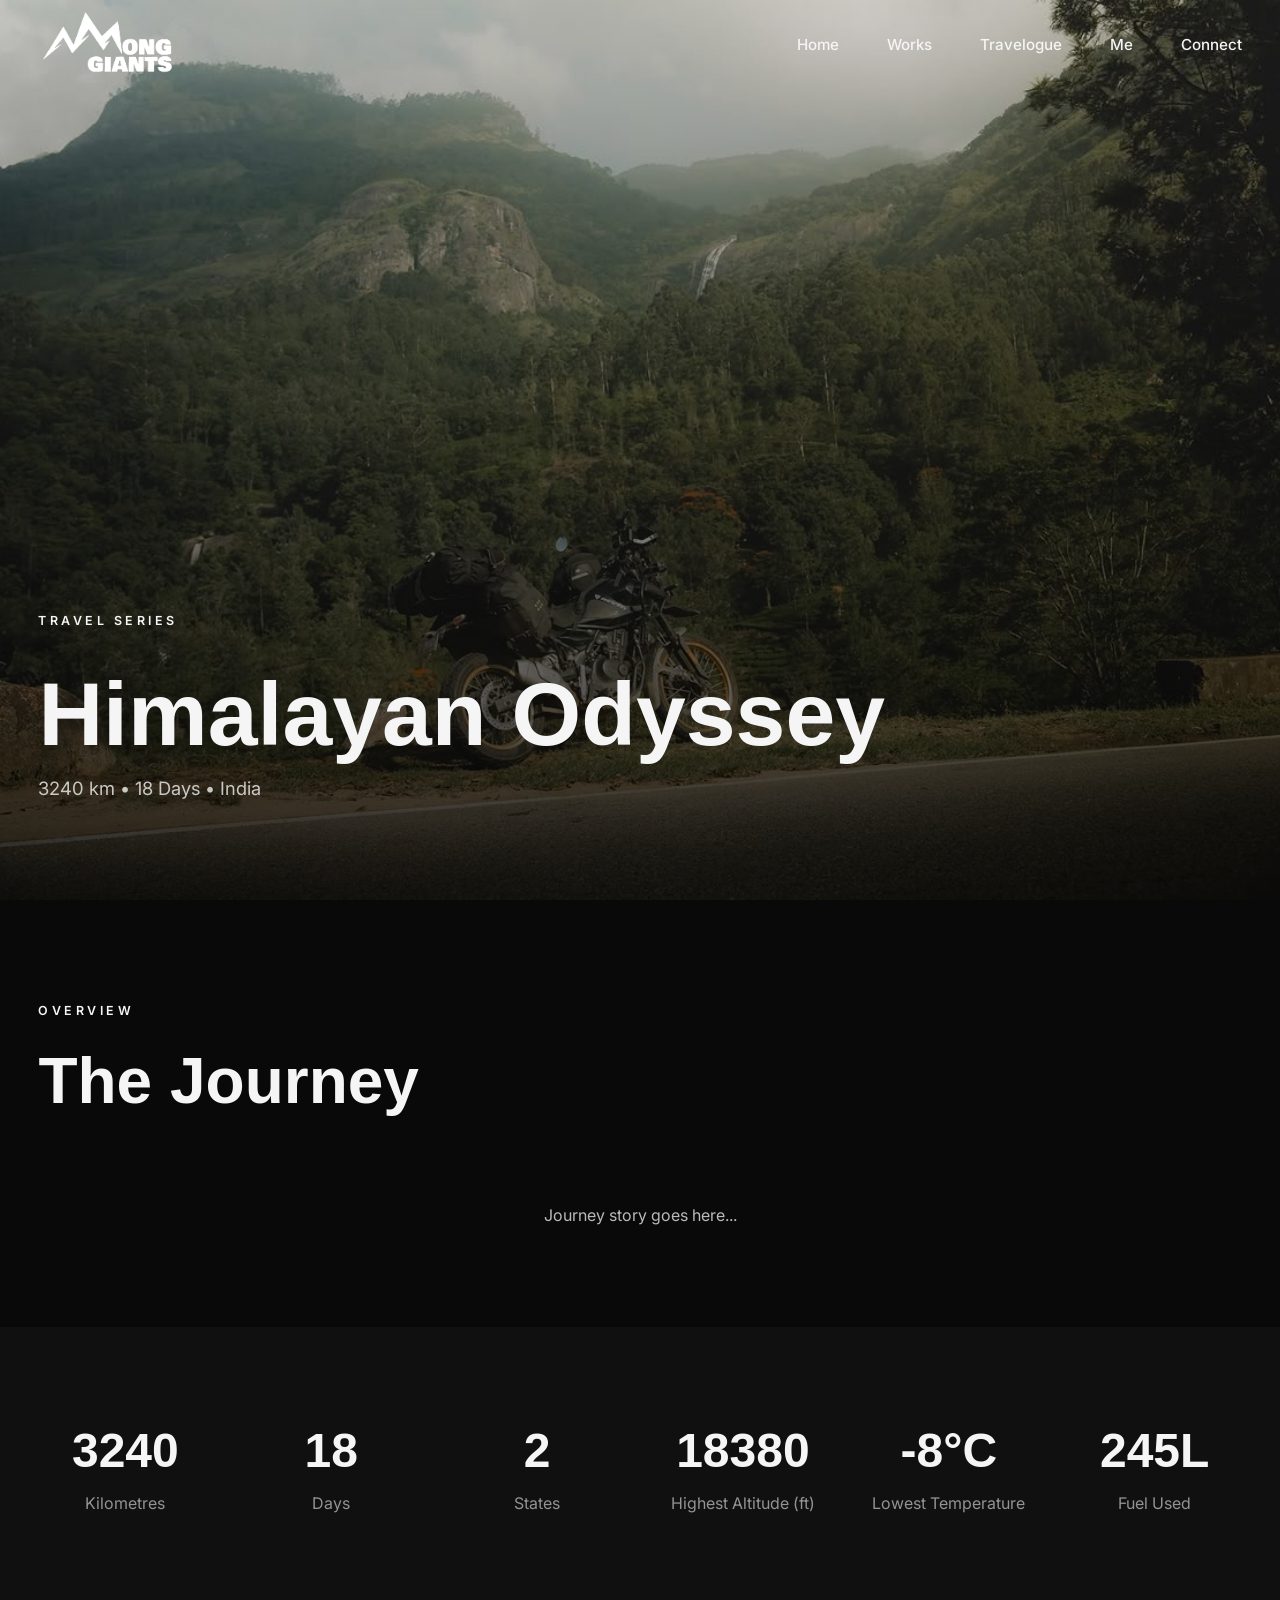
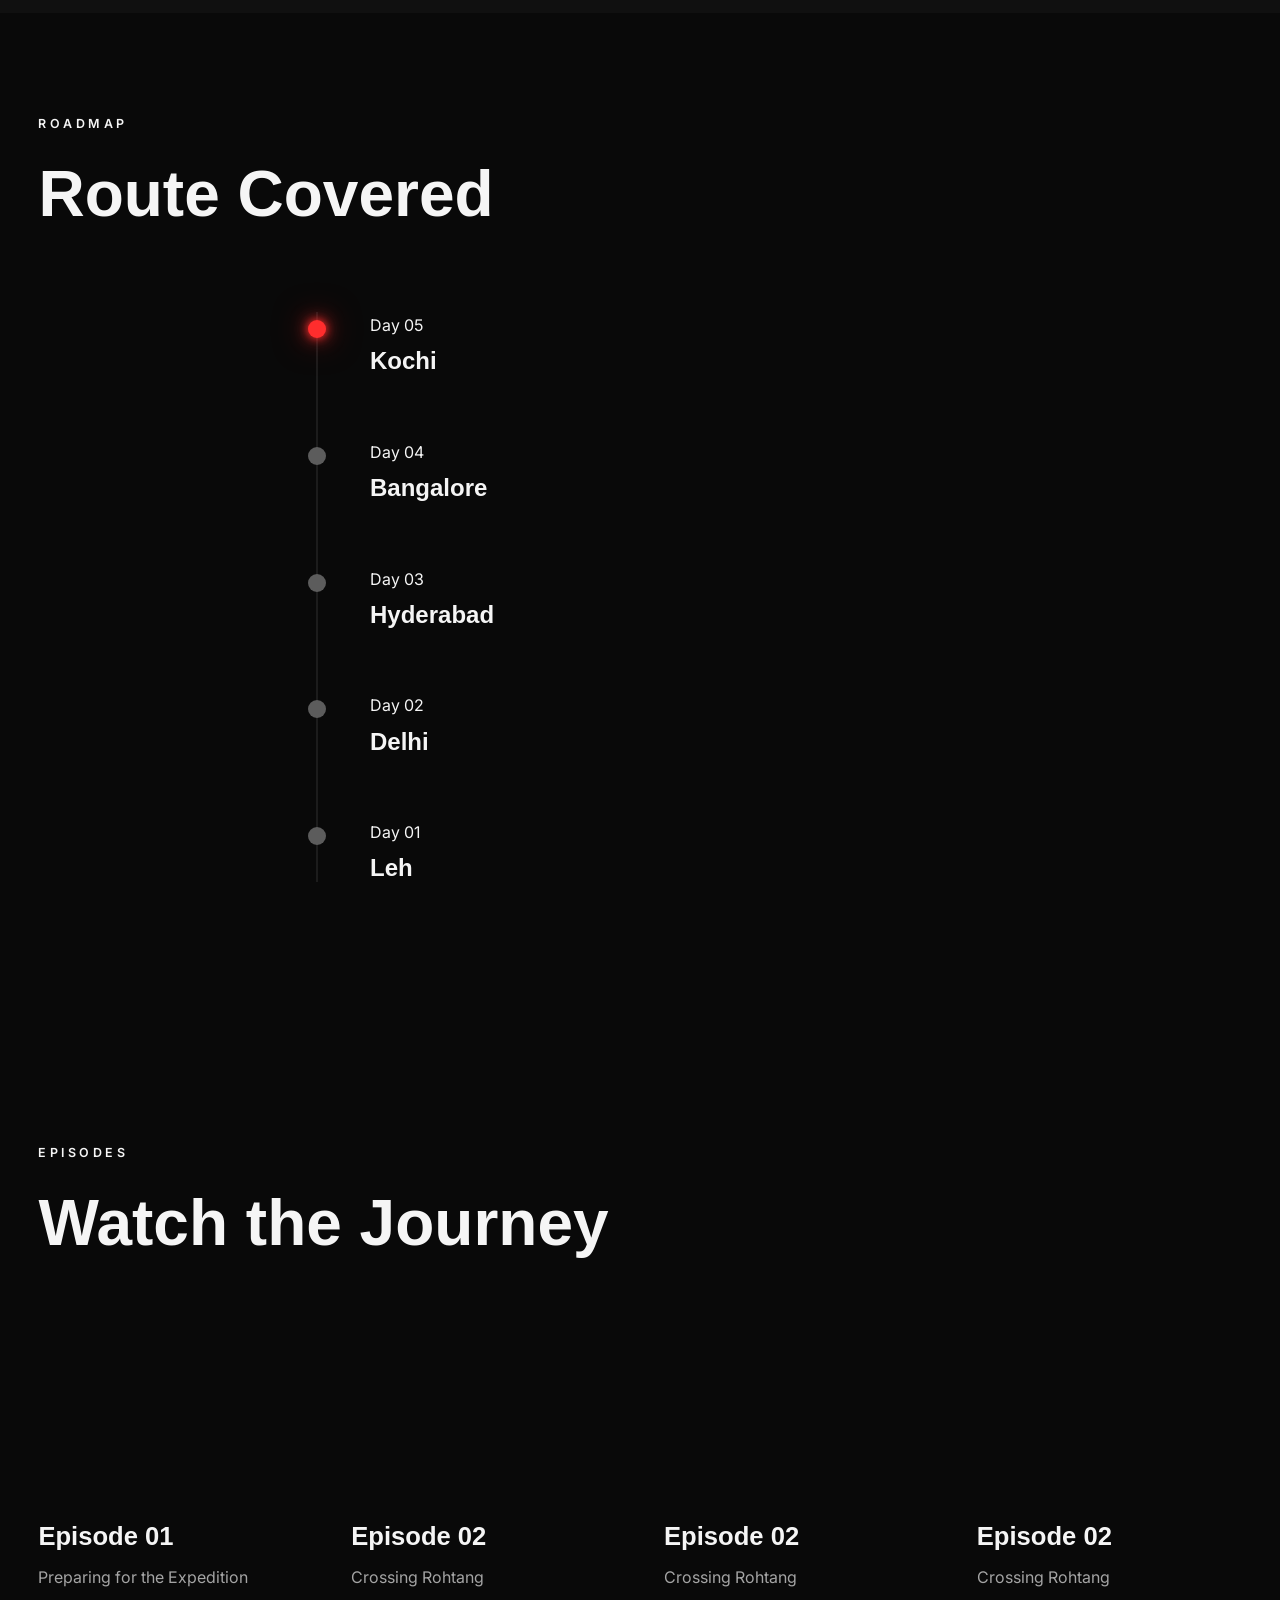
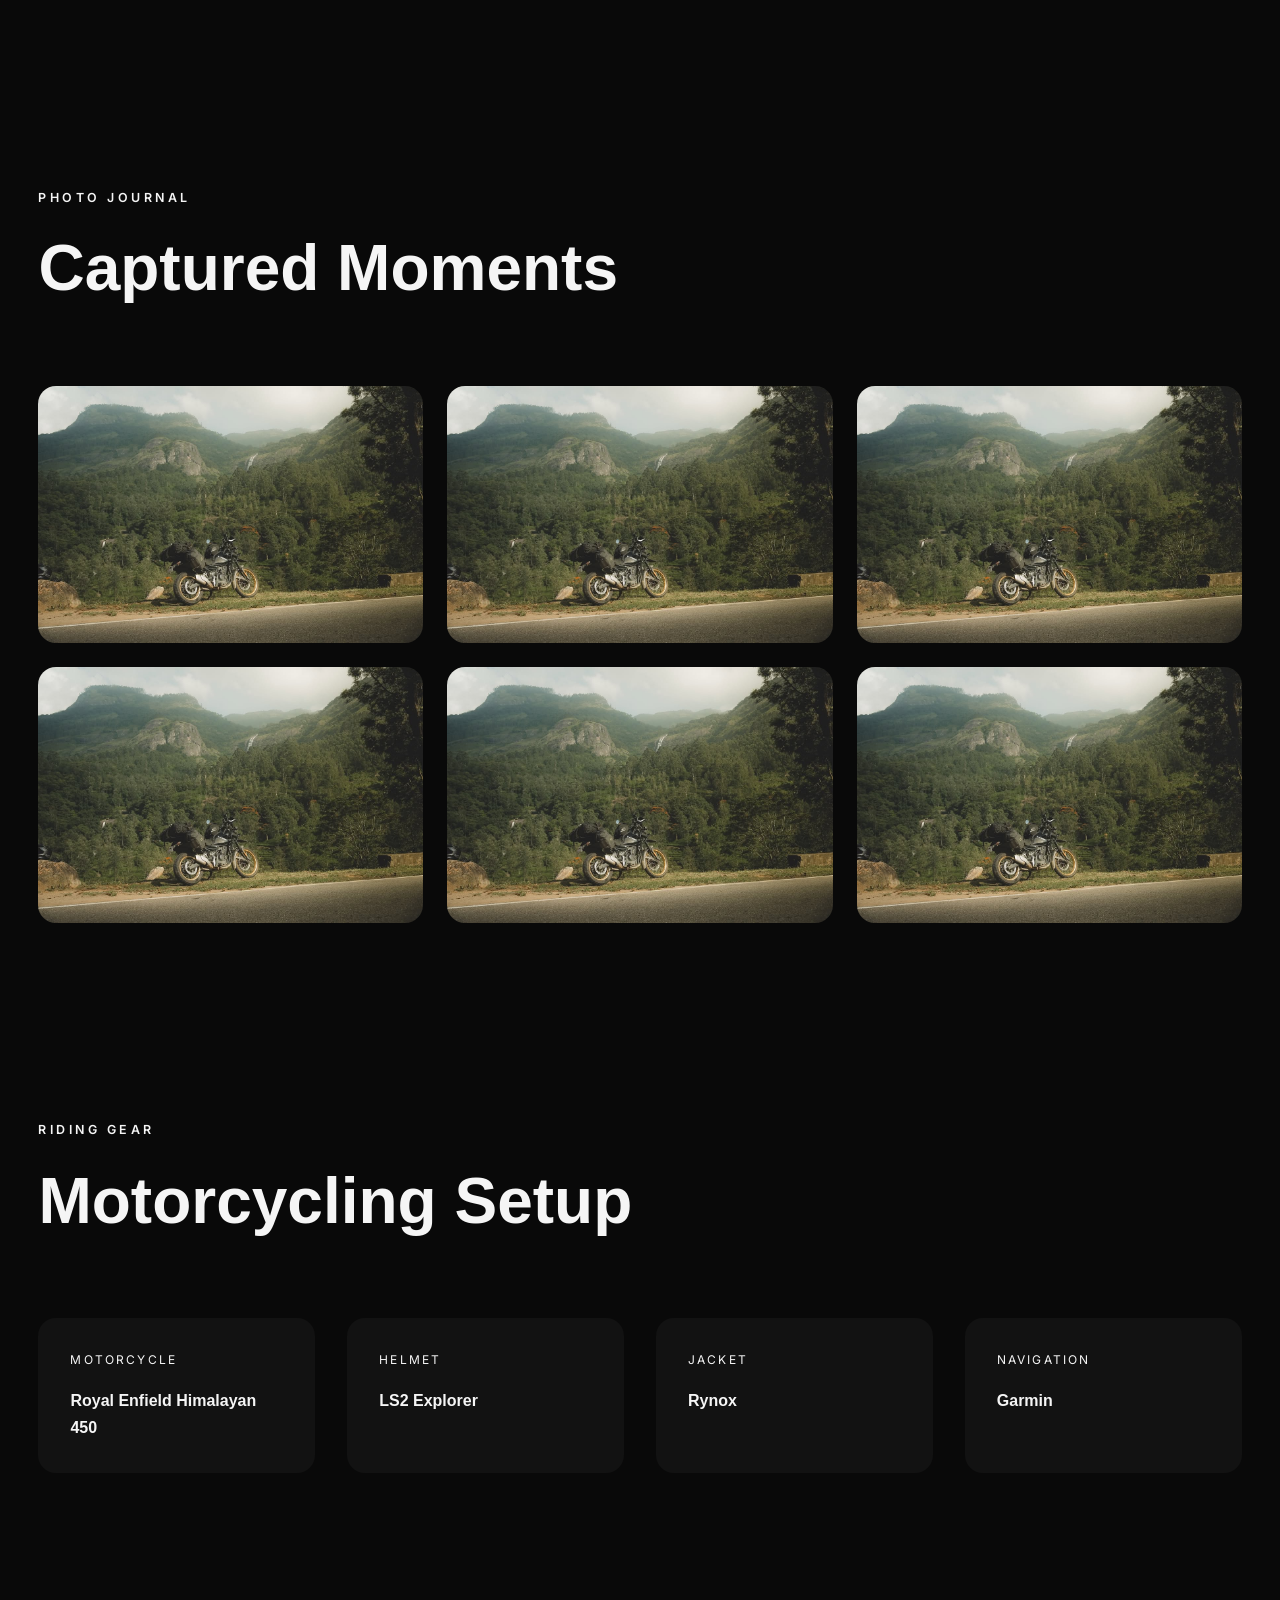
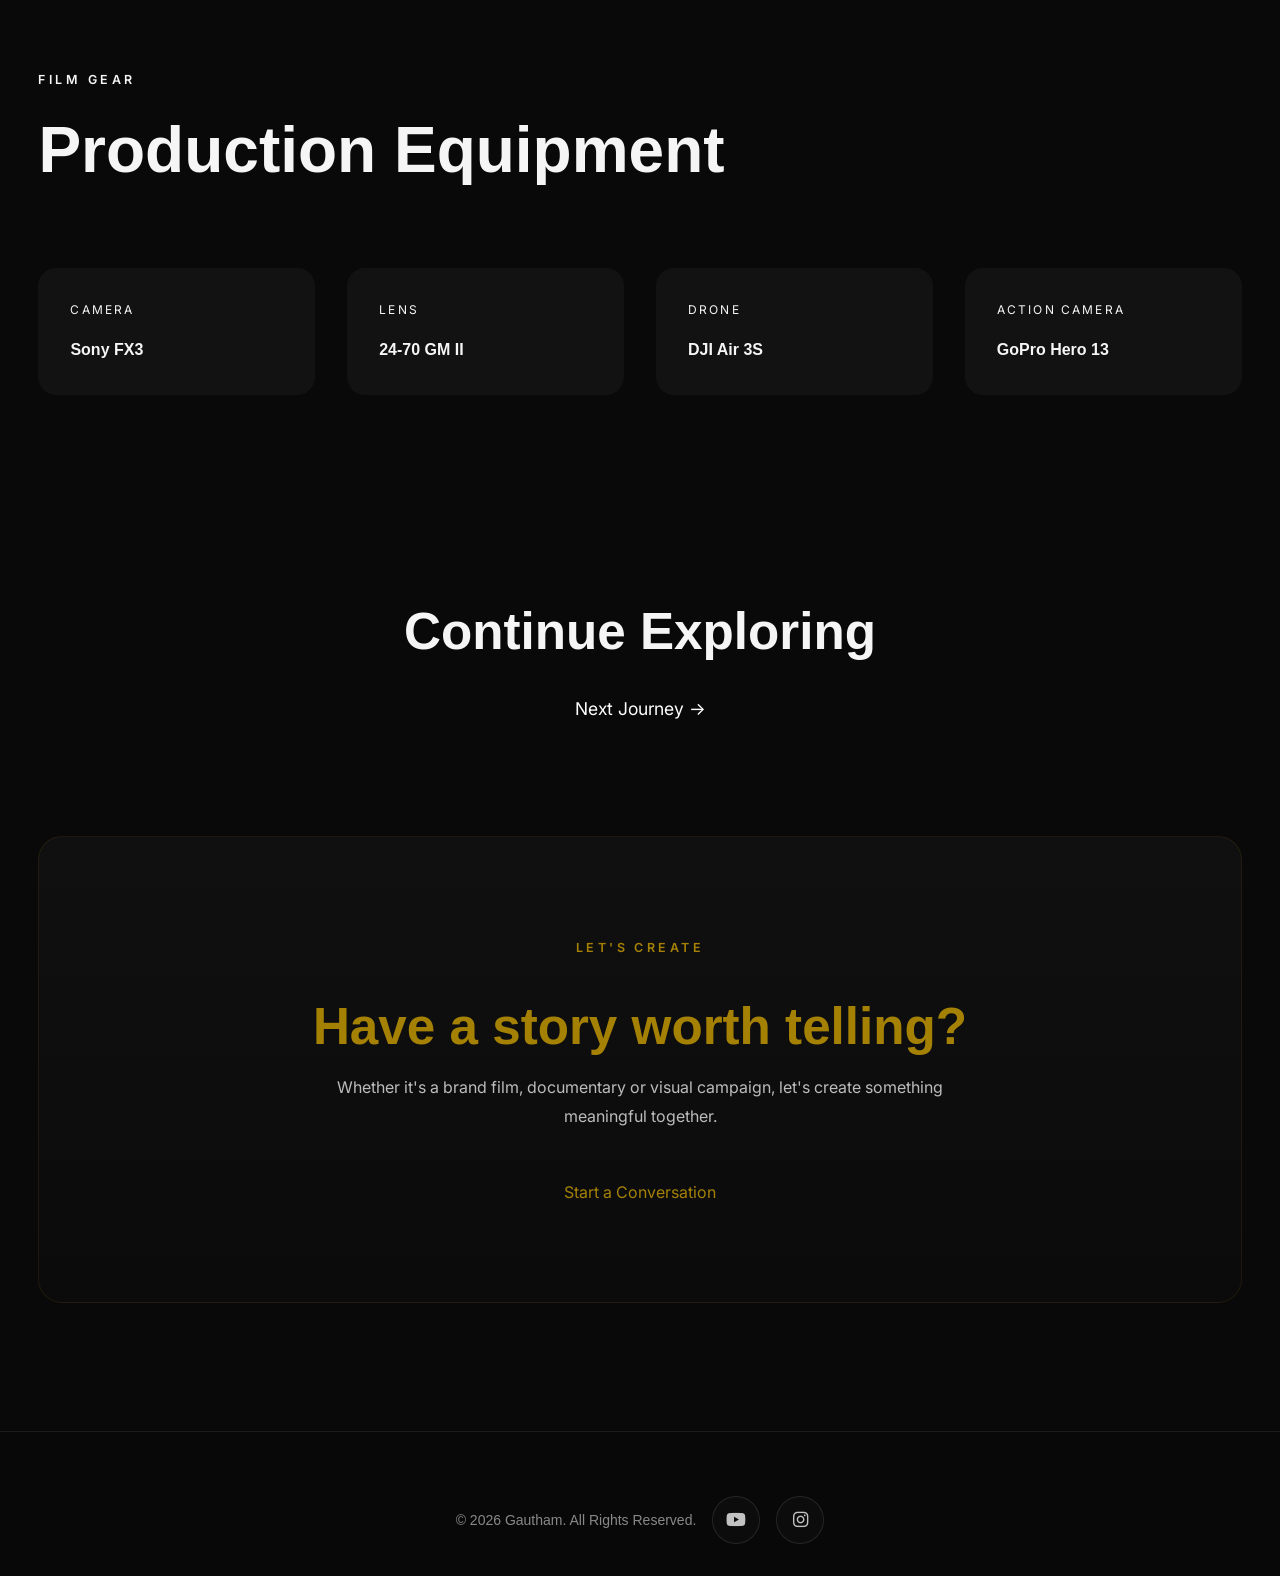
==== pages/among-giants.html @ a28590e4 "Updated portfolio website" ====
<!DOCTYPE html>
<html lang="en">

<head>

    <meta charset="UTF-8">
    <meta name="viewport" content="width=device-width, initial-scale=1.0">

    <title>Works</title>
    <link rel="icon" type="image/png" sizes="32x32" href="../assets/images/favicon.png">

    <meta name="description" content="Explore Gautham's portfolio of films, documentaries, commercials, travel stories and creative visual projects.">

    <!-- Google Fonts -->
    <link rel="preconnect" href="https://fonts.googleapis.com">
    <link rel="preconnect" href="https://fonts.gstatic.com" crossorigin>

    <link href="https://fonts.googleapis.com/css2?family=Cormorant+Garamond:wght@500;600;700&family=Inter:wght@300;400;500;600&display=swap" rel="stylesheet">

    <!-- Styles -->
    <link rel="stylesheet" href="../css/style.css">
    <link rel="stylesheet" href="../css/works.css">
    <link rel="stylesheet" href="../css/journey.css">
    <link rel="stylesheet" href="../css/responsive.css">
    <link rel="stylesheet" href="../css/animation.css">
    <link rel="stylesheet"
href="https://cdnjs.cloudflare.com/ajax/libs/font-awesome/6.7.2/css/all.min.css">

</head>

<body>

    <!-- ==========================
            Navigation
    =========================== -->

    <header id="header">

    <div class="container">

        <nav class="navbar">

            <a
                href="../index.html"
                class="navbar__logo">

                <img
                    src="..\assets\images\logo.png"
                    alt="Gautham Logo">

            </a>

            <ul class="navbar__menu">

                <li>
                    <a
                        href="../index.html"
                        class="navbar__link active">
                        Home
                    </a>
                </li>

                <li>
                    <a
                        href="../pages/works.html"
                        class="navbar__link">
                        Works
                    </a>
                </li>

                <li>
                    <a
                        href="../pages/travelogue.html"
                        class="navbar__link">
                        Travelogue
                    </a>
                </li>

                <li>
                    <a
                        href="../pages/me.html"
                        class="navbar__link">
                        Me
                    </a>
                </li>

                <li>
                    <a
                        href="../pages/connect.html"
                        class="navbar__link">
                        Connect
                    </a>
                </li>

            </ul>

            <button
                class="navbar__toggle"
                aria-label="Toggle Navigation"
                aria-expanded="false">

                <span></span>
                <span></span>
                <span></span>

            </button>

        </nav>

    </div>

</header>



<div class="mobile-menu">

    <div class="mobile-menu__content">

        <ul>

            <li><a href="../index.html">Home</a></li>

            <li><a href="../pages/works.html">Works</a></li>

            <li><a href="../pages/travelogue.html">Travelogue</a></li>

            <li><a href="../pages/me.html">Me</a></li>

            <li><a href="../pages/connect.html">Connect</a></li>

        </ul>

    </div>

</div>




<main>

<!-- ==========================================
HERO
========================================== -->

<section class="journey-hero">

<img src="../assets/images/me2.jpg">

<div class="journey-overlay"></div>

<div class="container">

<span class="section-tag">

TRAVEL SERIES

</span>

<h1>

Himalayan Odyssey

</h1>

<p>

3240 km

•

18 Days

•

India

</p>

</div>

</section>



<!-- ==========================================
OVERVIEW
========================================== -->

<section class="journey-overview">

<div class="container">

<div class="section-heading">

<span class="section-tag">

OVERVIEW

</span>

<h2>

The Journey

</h2>

</div>

<p>

Journey story goes here...

</p>

</div>

</section>



<!-- ==========================================
STATISTICS
========================================== -->

<section class="journey-stats">

<div class="container">

<div class="stats-grid">

<div>

<h3>3240</h3>

<p>Kilometres</p>

</div>

<div>

<h3>18</h3>

<p>Days</p>

</div>

<div>

<h3>2</h3>

<p>States</p>

</div>

<div>

<h3>18380</h3>

<p>Highest Altitude (ft)</p>

</div>

<div>

<h3>-8°C</h3>

<p>Lowest Temperature</p>

</div>

<div>

<h3>245L</h3>

<p>Fuel Used</p>

</div>

</div>

</div>

</section>



<!-- ==========================================
ROADMAP
========================================== -->

<section class="journey-roadmap">

<div class="container">

<div class="section-heading">

<span class="section-tag">

ROADMAP

</span>

<h2>

Route Covered

</h2>

</div>

<div class="roadmap">

<div class="road-stop current-location">

    <span class="road-day">Day 05</span>

    <h4>Kochi</h4>

</div>

<div class="road-stop">

Day 04

<h4>

Bangalore

</h4>

</div>

<div class="road-stop">

Day 03

<h4>

Hyderabad

</h4>

</div>

<div class="road-stop">

Day 02

<h4>

Delhi

</h4>

</div>

<div class="road-stop">

Day 01

<h4>

Leh

</h4>

</div>

</div>

</div>

</section>



<!-- ==========================================
EPISODES
========================================== -->

<section class="journey-episodes">

<div class="container">

<div class="section-heading">

<span class="section-tag">

EPISODES

</span>

<h2>

Watch the Journey

</h2>

</div>

<div class="episode-grid">

<article class="episode-card">

<div class="episode-video">

<iframe

src="https://www.youtube.com/@astronautonroad1"

loading="lazy"

allowfullscreen>

</iframe>

</div>

<h3>

Episode 01

</h3>

<p>

Preparing for the Expedition

</p>

</article>



<article class="episode-card">

<div class="episode-video">

<iframe

src="https://www.youtube.com/@astronautonroad1"

loading="lazy"

allowfullscreen>

</iframe>

</div>

<h3>

Episode 02

</h3>

<p>

Crossing Rohtang

</p>



</article>



<article class="episode-card">

<div class="episode-video">

<iframe

src="https://www.youtube.com/@astronautonroad1"

loading="lazy"

allowfullscreen>

</iframe>

</div>

<h3>

Episode 02

</h3>

<p>

Crossing Rohtang

</p>



</article>



<article class="episode-card">

<div class="episode-video">

<iframe

src="https://www.youtube.com/@astronautonroad1"

loading="lazy"

allowfullscreen>

</iframe>

</div>

<h3>

Episode 02

</h3>

<p>

Crossing Rohtang

</p>




</article>

</div>

</div>

</section>



<!-- ==========================================
PHOTO JOURNAL
========================================== -->

<section class="journey-gallery">

<div class="container">

<div class="section-heading">

<span class="section-tag">

PHOTO JOURNAL

</span>

<h2>

Captured Moments

</h2>

</div>

<div class="gallery-grid">

<img src="../assets/images/me2.jpg">

<img src="../assets/images/me2.jpg">

<img src="../assets/images/me2.jpg">

<img src="../assets/images/me2.jpg">

<img src="../assets/images/me2.jpg">

<img src="../assets/images/me2.jpg">

</div>

</div>

</section>



<!-- ==========================================
RIDING GEAR
========================================== -->

<section class="riding-gear">

<div class="container">

<div class="section-heading">

<span class="section-tag">

RIDING GEAR

</span>

<h2>

Motorcycling Setup

</h2>

</div>

<div class="gear-grid">

<div>

<span>Motorcycle</span>

<h4>

Royal Enfield Himalayan 450

</h4>

</div>

<div>

<span>Helmet</span>

<h4>

LS2 Explorer

</h4>

</div>

<div>

<span>Jacket</span>

<h4>

Rynox

</h4>

</div>

<div>

<span>Navigation</span>

<h4>

Garmin

</h4>

</div>

</div>

</div>

</section>



<!-- ==========================================
FILMMAKING GEAR
========================================== -->

<section class="film-gear">

<div class="container">

<div class="section-heading">

<span class="section-tag">

FILM GEAR

</span>

<h2>

Production Equipment

</h2>

</div>

<div class="gear-grid">

<div>

<span>Camera</span>

<h4>

Sony FX3

</h4>

</div>

<div>

<span>Lens</span>

<h4>

24-70 GM II

</h4>

</div>

<div>

<span>Drone</span>

<h4>

DJI Air 3S

</h4>

</div>

<div>

<span>Action Camera</span>

<h4>

GoPro Hero 13

</h4>

</div>

</div>

</div>

</section>



<!-- ==========================================
NEXT JOURNEY
========================================== -->

<section class="next-journey">

<div class="container">

<h2>

Continue Exploring

</h2>

<a href="spiti-expedition.html">

Next Journey →

</a>

</div>

</section>









<section class="works-cta">

    <div class="container">

        <div class="works-cta__box">

            <span class="section-tag">
                LET'S CREATE
            </span>

            <h2>

                Have a story worth telling?

            </h2>

            <p>

                Whether it's a brand film, documentary or visual campaign,
                let's create something meaningful together.

            </p>

            <a href="connect.html" class="btn btn-primary">

                Start a Conversation

            </a>

        </div>

    </div>

</section>

        </section>

    </main>

    <!-- ==================================================
                    FOOTER
=================================================== -->

<footer class="footer">



    



<div class="footer__social">



    <div class="social-icons">
            <h4 class="footer-copyright">
  © 2026 Gautham. All Rights Reserved.
</h4>

        <a href="https://www.youtube.com/@astronautonroad1"
           target="_blank"
           aria-label="YouTube">

            <i class="fa-brands fa-youtube"></i>

        </a>

        <a href="https://www.instagram.com/gautham.ag/"
           target="_blank"
           aria-label="Instagram">

            <i class="fa-brands fa-instagram"></i>

        </a>


    </div>

</div>
<!-- Google tag (gtag.js) -->
<script async src="https://www.googletagmanager.com/gtag/js?id=G-875VL0YFZX"></script>
<script>
  window.dataLayer = window.dataLayer || [];
  function gtag(){dataLayer.push(arguments);}
  gtag('js', new Date());

  gtag('config', 'G-875VL0YFZX');
</script>
</footer>

    <script src="../js/script.js"></script>
    <script src="../js/animation.js"></script>
    <script src="../js/journey.js"></script>

</body>

</html>
---- css/style.css ----
/* ==========================================================================
   1. RESET
   ========================================================================== */

*,
*::before,
*::after{
    margin:0;
    padding:0;
    box-sizing:border-box;
}

html{
    scroll-behavior:smooth;
}

body{
    background:#090909;
    color:#F5F5F5;
    font-family:'Inter',sans-serif;
    overflow-x:hidden;
    line-height:1.7;
    -webkit-font-smoothing:antialiased;
    text-rendering:optimizeLegibility;
}

img{
    display:block;
    width:100%;
    max-width:100%;
}

video{
    display:block;
    width:100%;
    height:100%;
    object-fit:cover;
}

a{
    color:inherit;
    text-decoration:none;
}

ul{
    list-style:none;
}

button{
    background:none;
    border:none;
    cursor:pointer;
    font:inherit;
}

input,
textarea,
select{
    font:inherit;
}

/* ==========================================================================
   2. ROOT VARIABLES
   ========================================================================== */

:root{

    --clr-bg:#090909;
    --clr-surface:#181818;
    --clr-surface-2:#202020;

    --clr-white:#ffffff;
    --clr-text:#F5F5F5;
    --clr-muted:#A4A4A4;

    --clr-accent:#C89B3C;

    --border:rgba(255,255,255,.08);

    --shadow-lg:
        0 20px 60px rgba(0,0,0,.45);

    --radius:16px;

    --container:1400px;

    --nav-height:90px;

    --transition:.35s ease;

}

/* ==========================================================================
   3. GLOBAL
   ========================================================================== */

body::selection{
    background:var(--clr-accent);
    color:#000;
}

.container{

    width:min(92%,var(--container));

    margin-inline:auto;

}

.section{

    padding:8rem 0;

}

main{

    overflow:hidden;

}

/* ==========================================================================
   4. TYPOGRAPHY
   ========================================================================== */

h1,
h2,
h3,
h4{

    font-family:'Poppins',sans-serif;

    font-weight:600;

    line-height:1.15;

}

h1{

    font-size:clamp(3.8rem,8vw,6.5rem);

}

h2{

    font-size:clamp(2.5rem,5vw,4rem);

}

h3{

    font-size:1.6rem;

}

p{

    color:var(--clr-muted);

    max-width:650px;

}

.section-heading{

    margin-bottom:5rem;

}

.section-heading__subtitle{

    display:inline-block;

    color:var(--clr-accent);

    font-size:.8rem;

    letter-spacing:4px;

    text-transform:uppercase;

    margin-bottom:1rem;

}

.section-heading__title{

    margin-bottom:1rem;

}

.section-heading__description{

    max-width:720px;

}

/* ==========================================================================
   5. BUTTONS
   ========================================================================== */

.hero__button{

    display:inline-flex;

    align-items:center;

    gap:.75rem;

    margin-top:2rem;

    font-weight:600;

    transition:var(--transition);

}

.hero__button::after{

    content:"";

    width:30px;

    height:1px;

    background:var(--clr-accent);

    transition:var(--transition);

}

.hero__button:hover{

    color:var(--clr-accent);

}

.hero__button:hover::after{

    width:55px;

}

/* ==========================================================================
   6. SHARED CARDS
   ========================================================================== */

.work-card,
.travel-card,
.brand-card{

    background:var(--clr-surface);

    border:1px solid var(--border);

    border-radius:var(--radius);

    overflow:hidden;

    transition:var(--transition);

}

.work-card:hover,
.travel-card:hover,
.brand-card:hover{

    transform:translateY(-8px);

    box-shadow:var(--shadow-lg);

}

/* ==========================================================================
   7. NAVIGATION
   ========================================================================== */

#header{

    position:fixed;

    top:0;

    left:0;

    width:100%;

    z-index:1000;

    transition:.45s ease;

}

#header.scrolled{

    background:rgba(18,18,18,.65);

    backdrop-filter:blur(18px);

    -webkit-backdrop-filter:blur(18px);

    border-bottom:1px solid rgba(255,255,255,.06);

    box-shadow:0 10px 40px rgba(0,0,0,.35);

}

.navbar{

    height:var(--nav-height);

    display:flex;

    align-items:center;

    justify-content:space-between;

}

.navbar__logo{

    display:flex;

    align-items:center;

    gap:.8rem;

    font-family:'Poppins',sans-serif;

    font-size:1.15rem;

    font-weight:600;

    letter-spacing:2px;

    transition:var(--transition);

}

.navbar__logo img{

    width: 150px;

    height:auto;

}

.navbar__logo:hover{

    opacity:.8;

}

.navbar__menu{

    display:flex;

    align-items:center;

    gap:3rem;

}

.navbar__item{

    position:relative;

}

.navbar__link{

    position:relative;

    color:var(--clr-text);

    font-size:.95rem;

    font-weight:500;

    transition:var(--transition);

}

.navbar__link::after{

    content:"";

    position:absolute;

    left:50%;

    bottom:-10px;

    transform:translateX(-50%);

    width:0;

    height:1px;

    background:var(--clr-accent);

    transition:.35s ease;

}

.navbar__link:hover{

    color:var(--clr-accent);

}

.navbar__link:hover::after{

    width:100%;

}

.navbar__link.active{

    color:var(--clr-accent);

}

.navbar__link.active::after{

    width:100%;

}

/* ==========================================================================
   8. HAMBURGER
   ========================================================================== */

.navbar__toggle{

    display:none;

    width:44px;

    height:44px;

    align-items:center;

    justify-content:center;

    flex-direction:column;

    gap:6px;

}

.navbar__toggle span{

    width:24px;

    height:2px;

    background:#ffffff;

    transition:.35s ease;

}

.navbar__toggle.active span:nth-child(1){

    transform:translateY(8px) rotate(45deg);

}

.navbar__toggle.active span:nth-child(2){

    opacity:0;

}

.navbar__toggle.active span:nth-child(3){

    transform:translateY(-8px) rotate(-45deg);

}

/* ==========================================================================
   9. MOBILE MENU
   ========================================================================== */

.mobile-menu{

    position:fixed;

    inset:0;

    background:#090909;

    display:flex;

    align-items:center;

    justify-content:center;

    opacity:0;

    visibility:hidden;

    pointer-events:none;

    transition:.45s ease;

    z-index:999;

}

.mobile-menu.active{

    opacity:1;

    visibility:visible;

    pointer-events:auto;

}

.mobile-menu__content{

    text-align:center;

}

.mobile-menu__content ul{

    display:flex;

    flex-direction:column;

    gap:2rem;

}

.mobile-menu__content a{

    font-family:'Poppins',sans-serif;

    font-size:clamp(2rem,4vw,3rem);

    font-weight:500;

    color:var(--clr-text);

    transition:var(--transition);

}

.mobile-menu__content a:hover{

    color:var(--clr-accent);

}

/* ==========================================================
   HERO
========================================================== */

.hero{

    display:grid;

    grid-template-columns:1fr 1fr;

    width:100%;

    height:100svh;

    overflow:hidden;

    transition:grid-template-columns .65s cubic-bezier(.22,.61,.36,1);

}

/* Left Hover */

.hero:hover{

    grid-template-columns:1fr 1fr;

}

.hero:has(.hero__travel:hover){

    grid-template-columns:3fr 1fr;

}

/* Right Hover */

.hero:has(.hero__works:hover){

    grid-template-columns:1fr 3fr;

}

/* ==========================================================
   PANELS
========================================================== */

.hero__panel{

    position:relative;

    overflow:hidden;

    display:flex;

    align-items:flex-end;

    cursor:pointer;

}

.hero__travel{

    border-right:1px solid rgba(255,255,255,.06);

}

.hero__works{

    border-left:1px solid rgba(255,255,255,.06);

}

/* ==========================================================
   IMAGES
========================================================== */

.hero__image{

    position:absolute;

    inset:0;

    width:100%;

    height:100%;

    object-fit:cover;

    transition:

        transform 1s ease,

        filter .5s ease;

}

.hero__panel:hover .hero__image{

    transform:scale(1.08);

}

/* ==========================================================
   OVERLAY
========================================================== */

.hero__overlay{

    position:absolute;

    inset:0;

    background:

    linear-gradient(

        to top,

        rgba(0,0,0,.82),

        rgba(0,0,0,.35),

        rgba(0,0,0,.12)

    );

    z-index:2;

}

/* ==========================================================
   CONTENT
========================================================== */

.hero__content{

    position:relative;

    z-index:5;

    padding:5rem;

    max-width:520px;

    transition:

        transform .45s ease,

        opacity .45s ease;

}

.hero__subtitle{

    display:inline-block;

    color:#C89B3C;

    letter-spacing:4px;

    font-size:.8rem;

    text-transform:uppercase;

    margin-bottom:1rem;

}

.hero__content h1{

    margin-bottom:1.5rem;

    font-size:clamp(3.5rem,5vw,6rem);

    line-height:1;

    color:#fff;

}

.hero__content p{

    margin-bottom:2rem;

    color:rgba(255,255,255,.78);

}

.hero__button{

    display:inline-flex;

    align-items:center;

    gap:.75rem;

    color:#fff;

    transition:.35s;

}

.hero__button:hover{

    color:#C89B3C;

}

/* ==========================================================
   HOVER EFFECT
========================================================== */

.hero__panel:hover .hero__content{

    transform:translateY(-10px);

}

.hero__panel:not(:hover) .hero__image{

    filter:brightness(.82);

}

.hero:hover .hero__panel:hover .hero__image{

    filter:brightness(1);

}




/* ==========================================================================
   19. SELECTION
   ========================================================================== */

::selection{

    background:var(--clr-accent);

    color:#000;

}

::-moz-selection{

    background:var(--clr-accent);

    color:#000;

}
.no-scroll {
    overflow: hidden;
}
---- css/works.css ----
/* ==========================================================
   WORKS PAGE
   ========================================================== */


/* ==========================================================
   HERO
   ========================================================== */

.works-hero{
    position:relative;
    height:70svh;
    min-height:650px;
    display:flex;
    align-items:center;
    overflow:hidden;
    background:#090909;
}

/* Background Image */

.works-hero__background{

    position:absolute;
    inset:0;

    background-image:url("../assets/images/travel.jpg");
    background-size:cover;
    background-position:center center;

    transform:scale(1.05);

}

/* Overlay */

.works-hero__overlay{

    position:absolute;
    inset:0;

    background:
        linear-gradient(
            90deg,
            rgba(0,0,0,.82) 0%,
            rgba(0,0,0,.55) 45%,
            rgba(0,0,0,.45) 100%
        );

}

/* Content */

.works-hero__content{

    position:relative;
    z-index:2;

    max-width:720px;

}

/* Section Tag */

.section-tag{

    display:inline-block;

    margin-bottom:1.5rem;

    font-size:.78rem;

    font-weight:600;

    letter-spacing:.28em;

    text-transform:uppercase;

    color:var(--accent-color);

}

/* Heading */

.works-hero h1{

    margin-bottom:2rem;

    font-size:clamp(3.5rem,7vw,6rem);

    line-height:.95;

    font-family:var(--font-heading);

    color:#fff;

}

/* Paragraph */

.works-hero p{

    max-width:560px;

    margin-bottom:3rem;

    font-size:1.1rem;

    line-height:1.9;

    color:rgba(255,255,255,.75);

}

/* Scroll Indicator */

.scroll-indicator{

    display:inline-flex;
    align-items:center;
    gap:.75rem;

    font-size:.82rem;

    letter-spacing:.18em;

    text-transform:uppercase;

    color:#fff;

    transition:.35s ease;

}

.scroll-indicator::after{

    content:"";

    width:55px;
    height:1px;

    background:rgba(255,255,255,.45);

    transition:.35s ease;

}

.scroll-indicator:hover{

    color:var(--accent-color);

}

.scroll-indicator:hover::after{

    width:75px;

    background:var(--accent-color);

}

@keyframes heroZoom{

    from{

        transform:scale(1.05);

    }

    to{

        transform:scale(1.12);

    }

}

.works-hero__background{

    animation:heroZoom 18s ease-in-out infinite alternate;

}

/* ==========================================================
   FEATURED FILM
   ========================================================== */

.featured-film{

    padding:3rem 0;

}

.featured-film__header{

    margin-bottom:4rem;

    text-align:center;

}

.featured-film__header h2{

    margin-top:1rem;

    font-size:clamp(2rem,4vw,3.5rem);

}

.featured-film__layout{

    display:grid;

    grid-template-columns:1.6fr 1fr;

    gap:5rem;

    align-items:center;

}

/* Video */

.featured-film__video{

    overflow:hidden;

    border-radius:20px;

    background:#111;

    box-shadow:0 30px 80px rgba(0,0,0,.45);

}

.featured-film__video iframe{

    width:100%;

    aspect-ratio:16/9;

    border:0;

    display:block;

}

/* Details */

.featured-film__details{

    display:flex;

    flex-direction:column;

    justify-content:center;

}

.film-category{

    margin-bottom:1rem;

    letter-spacing:.18em;

    text-transform:uppercase;

    font-size:.78rem;

    color:var(--accent-color);

}

.featured-film__details h3{

    margin-bottom:.8rem;

    font-size:clamp(2rem,3vw,3rem);

}

.film-year{

    margin-bottom:2rem;

    color:rgba(255,255,255,.55);

    letter-spacing:.08em;

}

.featured-film__details p{

    margin-bottom:2.5rem;

    line-height:1.9;

    color:rgba(255,255,255,.72);

}

/* ==========================================================
   CATEGORIES
========================================================== */

.works-categories{

    padding:0 0 5rem;

}

.category-list{

    display:flex;

    justify-content:center;

    align-items:center;

    flex-wrap:wrap;

    gap:1rem;

}

.category-btn{

    padding:.9rem 1.8rem;

    border:1px solid rgba(255,255,255,.12);

    background:transparent;

    color:rgba(255,255,255,.7);

    border-radius:100px;

    cursor:pointer;

    transition:.35s ease;

    font:inherit;

}

.category-btn:hover{

    border-color:var(--accent-color);

    color:#fff;

}

.category-btn.active{

    background:var(--accent-color);

    color:#111;

    border-color:var(--accent-color);

}

/* ==========================================================
   FILM GRID
========================================================== */

.film-grid{

    display:grid;

    grid-template-columns:repeat(3,1fr);

    gap:2.5rem;

}

.film-card{

    transition:.4s ease;

}

.film-card a{

    display:block;

}

.film-card__image{

    position:relative;

    overflow:hidden;

    border-radius:18px;

    aspect-ratio:16/10;

    background:#111;

}

.film-card__image img{

    width:100%;
    height:100%;

    object-fit:cover;

    transition:transform .8s ease;

}

.film-card:hover img{

    transform:scale(1.08);

}

.film-card__image::after{

    content:"View Project";

    position:absolute;

    inset:0;

    display:flex;

    justify-content:center;

    align-items:center;

    background:rgba(0,0,0,.45);

    color:#fff;

    font-size:.9rem;

    letter-spacing:.15em;

    opacity:0;

    transition:.35s ease;

}

.film-card:hover .film-card__image::after{

    opacity:1;

}

.film-card__content{

    padding-top:1.5rem;

}

.film-card__content span{

    font-size:.75rem;

    letter-spacing:.18em;

    text-transform:uppercase;

    color:var(--accent-color);

}

.film-card__content h3{

    margin:.75rem 0;

    font-size:1.5rem;

}

.film-card__content p{

    color:rgba(255,255,255,.55);

}

/* ==========================================================
   TRUSTED CLIENTS
========================================================== */

.trusted-clients{

    padding:8rem 0;

}

.trusted-clients__header{

    text-align:center;

    max-width:760px;

    margin:0 auto 4rem;

}

.trusted-clients__header h2{

    margin:1rem 0;
      color:rgba(234, 164, 0, 0.72);

    font-size:clamp(2rem,4vw,3rem);

}

.trusted-clients__header p{

    color:rgba(255, 255, 255, 0.72);

    line-height:1.8;

}

.client-marquee{

    overflow:hidden;

    position:relative;

    width:100%;

    padding:1rem 0;

}

.client-track{

    display:flex;

    align-items:center;

    gap:5rem;

    width:max-content;

    animation:scrollClients 28s linear infinite;

}

.client-track img{

    height:42px;

    width:auto;

    opacity:.45;

    

    transition:.35s ease;

    flex-shrink:0;
    
    filter: invert(0.7);

}

.client-track img:hover{

    opacity:1;

    filter:none;

}

.client-marquee:hover .client-track{

    animation-play-state:paused;

}

@media (max-width:768px){

    .client-track{

        gap:3rem;

    }

    .client-track img{

        height:32px;

    }

}
/* ==========================================================
   CTA
========================================================== */

.works-cta{

    padding:0 0 8rem;

}

.works-cta__box{

    padding:6rem 2rem;

    text-align:center;

    border:1px solid rgba(255, 179, 0, 0.08);

    border-radius:24px;
  color:rgba(224, 175, 0, 0.72);
    background:linear-gradient(
        180deg,
        rgba(255,255,255,.03),
        rgba(255,255,255,.01)
    );

}

.works-cta__box h2{

    margin:1rem 0;

    font-size:clamp(2.2rem,4vw,4rem);

}

.works-cta__box p{

    max-width:650px;

    margin:0 auto 3rem;

    line-height:1.8;

    color:rgba(255,255,255,.72);

}



/* ==========================================================
   RESPONSIVE
========================================================== */

/* -------------------------------
   Tablet
-------------------------------- */

@media (max-width: 1024px){

    .works-hero{

        height:60svh;
        min-height:550px;

    }

    .works-hero h1{

        font-size:clamp(3rem,6vw,4.5rem);

    }

    .works-hero p{

        max-width:520px;

    }

    .featured-film__layout{

        grid-template-columns:1fr;
        gap:3rem;

    }

    .featured-film__details{

        text-align:center;
        align-items:center;

    }

    .film-grid{

        grid-template-columns:repeat(2,1fr);

        gap:2rem;

    }

    .client-grid{

        grid-template-columns:repeat(3,1fr);

        gap:2.5rem;

    }

}


/* -------------------------------
   Mobile
-------------------------------- */

@media (max-width: 768px){

    .works-hero{

        height:auto;
        min-height:100svh;

        padding:8rem 0 5rem;

        align-items:flex-end;

    }

    .works-hero__content{

        max-width:100%;

    }

    .works-hero h1{

        font-size:clamp(2.6rem,10vw,3.8rem);

        margin-bottom:1.5rem;

    }

    .works-hero p{

        font-size:1rem;

        line-height:1.8;

        margin-bottom:2rem;

    }

    .featured-film{

        padding:5rem 0;

    }

    .featured-film__header{

        margin-bottom:3rem;

    }

    .featured-film__layout{

        gap:2.5rem;

    }

    .featured-film__video{

        border-radius:16px;

    }

    .featured-film__details{

        text-align:left;
        align-items:flex-start;

    }

    .works-categories{

        padding-bottom:4rem;

    }

    .category-list{

        justify-content:flex-start;

        overflow-x:auto;

        flex-wrap:nowrap;

        padding-bottom:.5rem;

        scrollbar-width:none;

    }

    .category-list::-webkit-scrollbar{

        display:none;

    }

    .category-btn{

        white-space:nowrap;

        flex-shrink:0;

    }

    .film-grid{

        grid-template-columns:1fr;

        gap:2.5rem;

    }

    .trusted-clients{

        padding:5rem 0;

    }

    .client-grid{

        grid-template-columns:repeat(2,1fr);

        gap:2rem;

    }

    .client-grid img{

        max-width:100px;

    }

    .works-cta{

        padding-bottom:5rem;

    }

    .works-cta__box{

        padding:4rem 1.5rem;

        border-radius:18px;

    }

    .works-cta__box h2{

        font-size:clamp(2rem,8vw,2.8rem);

    }

}


/* -------------------------------
   Small Mobile
-------------------------------- */

@media (max-width: 480px){

    .works-hero{

        min-height:90svh;

    }

    .works-hero h1{

        font-size:2.4rem;

    }

    .works-hero p{

        font-size:.95rem;

    }

    .featured-film__details h3{

        font-size:2rem;

    }

    .film-card__content h3{

        font-size:1.3rem;

    }

    .works-cta__box{

        padding:3.5rem 1.25rem;

    }

}

/* ==========================================================
   FOOTER
========================================================== */

.footer{

    padding:5rem 0 2rem;

    border-top:1px solid rgba(255,255,255,.08);

    background:#080808;
    text-align: left;

}

.footer__top{

    display:grid;

    grid-template-columns:2fr 1fr 1fr;

    gap:5rem;

    padding-bottom:4rem;

}

.footer__brand{

    max-width:420px;

}

.footer__logo img{

    height:42px;

    width:auto;

    margin-bottom:1.5rem;

}

.footer__brand p{

    color:rgba(255,255,255,.65);

    line-height:1.9;

}

.footer__links h4{

    margin-bottom:1.5rem;

    font-size:.9rem;

    text-transform:uppercase;

    letter-spacing:.15em;

    color:var(--accent-color);

}

.footer__links ul{

    list-style:none;

    display:flex;

    flex-direction:column;

    gap:1rem;

}

.footer__links a{

    color:rgba(255,255,255,.65);

    transition:.3s ease;

}

.footer__links a:hover{

    color:#fff;

    padding-left:8px;

}

.footer__bottom{

    display:flex;

    justify-content:space-between;

    align-items:center;

    gap:2rem;

    padding-top:2rem;

    border-top:1px solid rgba(255,255,255,.08);

}

.footer__bottom p{

    color:rgba(255,255,255,.45);

    font-size:.9rem;

}

/* ==========================================================
   SOCIAL ICONS
========================================================== */

.social-icons{

    display:flex;

    gap:1rem;

    align-items:center;

    flex-wrap:wrap;

}

.social-icons a{

    width:48px;

    height:48px;

    border-radius:50%;

    display:flex;

    align-items:center;

    justify-content:center;

    border:1px solid rgba(255,255,255,.10);

    background:rgba(255,255,255,.02);

    color:rgba(255,255,255,.75);

    font-size:1.1rem;

    transition:all .35s ease;

}

.social-icons a:hover{

    transform:translateY(-4px);

    border-color:var(--accent-color);

    color:var(--accent-color);

    background:rgba(255,255,255,.05);

    box-shadow:0 10px 30px rgba(0,0,0,.35);

}

.social-icons{

    justify-content:center;

}
.footer-copyright {
  text-align: left;
  color: #888;
  font-weight: 300;
  font-size: 14px;
}
---- css/journey.css ----
/* ==========================================================
   JOURNEY HERO
========================================================== */

.journey-hero{

    position:relative;

    height:100vh;

    min-height:720px;

    display:flex;

    align-items:flex-end;

    overflow:hidden;

}

.journey-hero img{

    position:absolute;

    inset:0;

    width:100%;

    height:100%;

    object-fit:cover;

}

.journey-overlay{

    position:absolute;

    inset:0;

    background:linear-gradient(
        rgba(0,0,0,.15),
        rgba(0,0,0,.78)
    );

}

.journey-hero .container{

    position:relative;

    z-index:2;

    padding-bottom:6rem;

}

.journey-hero h1{

    margin:1rem 0;

    font-size:clamp(3.5rem,7vw,6rem);

    line-height:.95;

}

.journey-hero p{

    font-size:1.15rem;

    color:rgba(255,255,255,.75);

}

/* ==========================================================
   OVERVIEW
========================================================== */

.journey-overview{

    padding:6rem 0;

}

.journey-overview p{

    max-width:900px;

    margin:auto;

    text-align:center;

    line-height:2;

    color:rgba(255,255,255,.72);

}

/* ==========================================================
   JOURNEY STATS
========================================================== */

.journey-stats{

    padding:6rem 0;

    background:#101010;

}

.stats-grid{

    display:grid;

    grid-template-columns:repeat(6,1fr);

    gap:2rem;

    text-align:center;

}

.stats-grid h3{

    margin-bottom:.75rem;

    font-size:3rem;

}

.stats-grid p{

    color:rgba(255,255,255,.55);

}

/* ==========================================================
   ROADMAP
========================================================== */

.journey-roadmap{

    padding:6rem 0;

}

.roadmap{

    max-width:700px;

    margin:auto;

    position:relative;

}

.roadmap::before{

    content:"";

    position:absolute;

    left:26px;

    top:0;

    bottom:0;

    width:2px;

    background:rgba(255,255,255,.08);

}

.road-stop{

    position:relative;

    margin-bottom:4rem;

    padding-left:80px;

}

.road-stop::before{

    content:"";

    position:absolute;

    left:18px;

    top:8px;

    width:18px;

    height:18px;

    border-radius:50%;

    background:#5c5c5c;

}

.current-location::before{

    background:#ff2d2d;

    box-shadow:
        0 0 8px #ff2d2d,
        0 0 18px rgba(255,45,45,.8),
        0 0 35px rgba(255,45,45,.6);

    animation:currentLocation 1.5s infinite;

}

@keyframes currentLocation{

    0%{

        transform:scale(1);

        opacity:1;

        box-shadow:
            0 0 8px #ff2d2d,
            0 0 18px rgba(255,45,45,.8),
            0 0 35px rgba(255,45,45,.6);

    }

    50%{

        transform:scale(1.45);

        opacity:.75;

        box-shadow:
            0 0 12px #ff2d2d,
            0 0 30px rgba(255,45,45,.9),
            0 0 50px rgba(255,45,45,.7);

    }

    100%{

        transform:scale(1);

        opacity:1;

        box-shadow:
            0 0 8px #ff2d2d,
            0 0 18px rgba(255,45,45,.8),
            0 0 35px rgba(255,45,45,.6);

    }

}

.road-stop h4{

    margin-top:.5rem;

    font-size:1.5rem;

}

/* ==========================================================
   EPISODES
========================================================== */

.journey-episodes{

    padding:6rem 0;

}

.episode-grid{

    display:grid;

    grid-template-columns:repeat(4,1fr);

    gap:3rem;

}

.episode-card{

    transition:.35s;

}

.episode-card:hover{

    transform:translateY(-6px);

}

.episode-video{

    overflow:hidden;

    border-radius:18px;

    margin-bottom:1.5rem;

}

.episode-video iframe{

    width:100%;

    aspect-ratio:16/9;

    border:0;

}

.episode-card h3{

    margin-bottom:.8rem;

}

/* ==========================================================
   PHOTO JOURNAL
========================================================== */

.journey-gallery{

    padding:6rem 0;

}

.gallery-grid{

    display:grid;

    grid-template-columns:repeat(3,1fr);

    gap:1.5rem;

}

.gallery-grid img{

    width:100%;

    display:block;

    border-radius:18px;

    transition:.5s;

    cursor:pointer;

}

.gallery-grid img:hover{

    transform:scale(1.03);

}

/* ==========================================================
   GEAR
========================================================== */

.riding-gear,
.film-gear{

    padding:6rem 0;

}

.gear-grid{

    display:grid;

    grid-template-columns:repeat(4,1fr);

    gap:2rem;

}

.gear-grid div{

    padding:2rem;

    border-radius:18px;

    background:#121212;

}

.gear-grid span{

    display:block;

    margin-bottom:1rem;

    font-size:.75rem;

    letter-spacing:.18em;

    text-transform:uppercase;

    color:var(--accent-color);

}

.gear-grid h4{

    line-height:1.7;

}

/* ==========================================================
   NEXT JOURNEY
========================================================== */

.next-journey{

    padding:7rem 0;

    text-align:center;

}

.next-journey h2{

    margin-bottom:2rem;

    font-size:clamp(2.5rem,4vw,4rem);

}

.next-journey a{

    color:#fff;

    text-decoration:none;

    font-size:1.1rem;

    transition:.3s;

}

.next-journey a:hover{

    color:var(--accent-color);

}

/* ==========================================================
   RESPONSIVE
========================================================== */

@media(max-width:1024px){

    .stats-grid{

        grid-template-columns:repeat(3,1fr);

    }

    .gear-grid{

        grid-template-columns:repeat(2,1fr);

    }

}

@media(max-width:768px){

    .journey-hero{

        min-height:80vh;

    }

    .episode-grid{

        grid-template-columns:1fr;

    }

    .gallery-grid{

        grid-template-columns:1fr;

    }

    .stats-grid{

        grid-template-columns:repeat(2,1fr);

    }

    .gear-grid{

        grid-template-columns:1fr;

    }

}

@media(max-width:480px){

    .stats-grid{

        grid-template-columns:1fr;

    }

    .journey-hero h1{

        font-size:3rem;

    }

}

/* ==========================================================
   LIGHTBOX
========================================================== */

.lightbox{

    position:fixed;

    inset:0;

    background:rgba(0,0,0,.94);

    display:flex;

    justify-content:center;

    align-items:center;

    opacity:0;

    visibility:hidden;

    transition:.3s ease;

    z-index:9999;

    cursor:pointer;

}

.lightbox.active{

    opacity:1;

    visibility:visible;

}

.lightbox img{

    max-width:90%;

    max-height:90%;

    border-radius:14px;

}

.lightbox-close{

    position:absolute;

    top:30px;

    right:40px;

    font-size:3rem;

    color:#fff;

    cursor:pointer;

}
---- css/responsive.css ----
/* ==========================================================
   LARGE LAPTOPS
========================================================== */

@media (max-width:1440px){

    .container{
        width:min(94%,1300px);
    }

    .hero__content{
        padding:0 3.5rem 4rem;
    }

}


/* ==========================================================
   LAPTOPS
========================================================== */

@media (max-width:1200px){

    :root{

        --nav-height:80px;

    }

    .works-grid{

        grid-template-columns:repeat(2,1fr);

    }

    .travel-grid{

        grid-template-columns:repeat(2,1fr);

    }

    .brands__grid{

        grid-template-columns:repeat(3,1fr);

    }

    .about-preview__grid{

        gap:4rem;

    }

    .hero__content{

        padding:0 3rem 3rem;

    }

}


/* ==========================================================
   TABLETS
========================================================== */

@media (max-width:992px){

    h1{

        font-size:clamp(3rem,8vw,4.5rem);

    }

    h2{

        font-size:clamp(2rem,6vw,3rem);

    }

    .section{

        padding:6rem 0;

    }

    /* Navigation */

    .navbar__menu{

        display:none;

    }

    .navbar__toggle{

        display:flex;

    }

    /* Hero */

    .hero{

        flex-direction:column;

        height:auto;

        min-height:100vh;

    }

    .hero::before{

        display:none;

    }

    .hero__panel{

        min-height:50vh;

    }

    .hero__panel:hover{

        flex:1;

    }

    .hero__content{

        padding:3rem;

    }

    /* About */

    .about-preview__grid{

        grid-template-columns:1fr;

        gap:3rem;

    }

    .about-preview__image{

        max-width:650px;

        margin:auto;

    }

    /* Footer */

    .footer__top{

        grid-template-columns:1fr;

        gap:3rem;

    }


}

.footer__top{

    grid-template-columns:1fr 1fr;

    gap:3rem;

}

.footer__brand{

    grid-column:1/-1;

}

/* ==========================================================
   MOBILE HERO
========================================================== */

@media (max-width: 768px){

    .hero{

        display:flex;

        flex-direction:column;

        height:auto;

        min-height:100svh;

    }

    .hero__panel{

        width:100%;

        min-height:50svh;

        border:none;

    }

    .hero__travel{

        border-bottom:1px solid rgba(255,255,255,.08);

    }

    .hero__works{

        border-top:none;

    }

    .hero__content{

        padding:2rem;

        max-width:100%;

    }

    .hero__content h1{

        font-size:clamp(2.5rem,10vw,4rem);

        line-height:0.95;

    }

    .hero__content p{

        font-size:0.95rem;

        max-width:320px;

    }

}

.footer{

    padding:4rem 0 2rem;

}

.footer__top{

    grid-template-columns:1fr;

    gap:2.5rem;

    text-align:center;

}

.footer__brand{

    max-width:100%;

}

.footer__logo{

    display:inline-block;

}

.footer__links ul{

    align-items:center;

}

.footer__bottom{

    flex-direction:column;

    text-align:center;

    gap:1rem;

}


/* ==========================================================
   SMALL MOBILE
========================================================== */

@media (max-width:576px){

    h1{

        font-size:2.6rem;

    }

    h2{

        font-size:2rem;

    }

    h3{

        font-size:1.35rem;

    }

    p{

        font-size:.95rem;

    }

    .section{

        padding:4rem 0;

    }

    /* Navigation */

    .navbar{

        height:68px;

    }

    .navbar__logo{

        font-size:1rem;

    }

    .navbar__logo img{

        width:36px;

    }

    .navbar__toggle{

        width:40px;

        height:40px;

    }

    /* Mobile Menu */

    .mobile-menu__content ul{

        gap:1.5rem;

    }

    .mobile-menu__content a{

        font-size:2rem;

    }

    /* Hero */

    .hero__panel{

        min-height:60vh;

    }

    .hero__content{

        padding:2rem;

    }

    .hero__subtitle{

        letter-spacing:2px;

        font-size:.72rem;

    }

    .hero__button{

        margin-top:1.5rem;

    }

    /* Cards */

    .work-card__content{

        padding:1.5rem;

    }

    .travel-card__content{

        left:1.5rem;

        bottom:1.5rem;

    }

    .travel-card__content h3{

        font-size:1.6rem;

    }

    /* About */

    .about-preview__content h2{

        margin:1rem 0 1.5rem;

    }

    /* Brands */

    .brands__grid{

        grid-template-columns:1fr;

    }

    /* Footer */

    .footer__top{

        gap:2.5rem;

    }

}

.footer{

    padding:4rem 0 2rem;

}

.footer__top{

    grid-template-columns:1fr;

    gap:2.5rem;

    text-align:center;

}

.footer__brand{

    max-width:100%;

}

.footer__logo{

    display:inline-block;

}

.footer__links ul{

    align-items:center;

}

.footer__bottom{

    flex-direction:column;

    text-align:center;

    gap:1rem;

}


/* ==========================================================
   EXTRA SMALL DEVICES
========================================================== */

@media (max-width:380px){

    h1{

        font-size:2.2rem;

    }

    h2{

        font-size:1.8rem;

    }

    .hero__content{

        padding:1.5rem;

    }

    .hero__button{

        font-size:.9rem;

    }

    .work-card__content{

        padding:1.25rem;

    }

}

.footer{

    padding:4rem 0 2rem;

}

.footer__top{

    grid-template-columns:1fr;

    gap:2.5rem;

    text-align:center;

}

.footer__brand{

    max-width:100%;

}

.footer__logo{

    display:inline-block;

}

.footer__links ul{

    align-items:center;

}

.footer__bottom{

    flex-direction:column;

    text-align:center;

    gap:1rem;

}

/* ==========================================================
   LANDSCAPE MOBILE
========================================================== */

@media (max-height:600px) and (orientation:landscape){

    .hero{

        min-height:auto;

    }

    .hero__panel{

        min-height:100vh;

    }

}
.footer__top{

    grid-template-columns:1fr 1fr;

    gap:3rem;

}

.footer__brand{

    grid-column:1/-1;

}
---- css/animation.css ----
/* ==========================================================================
   ANIMATION.CSS
   Reusable keyframes and animation utility classes
   ========================================================================== */


/* ==========================================================================
   KEYFRAMES
   ========================================================================== */

/* Hero Content Reveal */

@keyframes heroReveal{

    from{

        opacity:0;

        transform:translateY(40px);

    }

    to{

        opacity:1;

        transform:translateY(0);

    }

}

@keyframes scrollClients{

    from{

        transform:translateX(0);

    }

    to{

        transform:translateX(-50%);

    }

}

/* Fade Up */

@keyframes fadeUp{

    from{

        opacity:0;

        transform:translateY(60px);

    }

    to{

        opacity:1;

        transform:translateY(0);

    }

}


/* Fade Down */

@keyframes fadeDown{

    from{

        opacity:0;

        transform:translateY(-40px);

    }

    to{

        opacity:1;

        transform:translateY(0);

    }

}


/* Fade Left */

@keyframes fadeLeft{

    from{

        opacity:0;

        transform:translateX(60px);

    }

    to{

        opacity:1;

        transform:translateX(0);

    }

}


/* Fade Right */

@keyframes fadeRight{

    from{

        opacity:0;

        transform:translateX(-60px);

    }

    to{

        opacity:1;

        transform:translateX(0);

    }

}


/* Scale */

@keyframes scaleIn{

    from{

        opacity:0;

        transform:scale(.92);

    }

    to{

        opacity:1;

        transform:scale(1);

    }

}


/* Zoom Image */

@keyframes zoomIn{

    from{

        transform:scale(1);

    }

    to{

        transform:scale(1.08);

    }

}


/* Floating */

@keyframes floating{

    0%{

        transform:translateY(0);

    }

    50%{

        transform:translateY(-10px);

    }

    100%{

        transform:translateY(0);

    }

}


/* Pulse */

@keyframes pulse{

    0%{

        transform:scale(1);

    }

    50%{

        transform:scale(1.05);

    }

    100%{

        transform:scale(1);

    }

}


/* Rotate */

@keyframes slowRotate{

    from{

        transform:rotate(0deg);

    }

    to{

        transform:rotate(360deg);

    }

}


/* Scroll Indicator */

@keyframes scrollLine{

    0%{

        opacity:0;

        transform:translateY(-12px);

    }

    50%{

        opacity:1;

    }

    100%{

        opacity:0;

        transform:translateY(24px);

    }

}




/* ==========================================================================
   REVEAL UTILITIES
   ========================================================================== */

.reveal{

    opacity:0;

    transform:translateY(50px);

    transition:

        opacity .8s ease,

        transform .8s ease;

}

.reveal.show{

    opacity:1;

    transform:translateY(0);

}


.reveal-left{

    opacity:0;

    transform:translateX(-60px);

    transition:.8s ease;

}

.reveal-left.show{

    opacity:1;

    transform:none;

}


.reveal-right{

    opacity:0;

    transform:translateX(60px);

    transition:.8s ease;

}

.reveal-right.show{

    opacity:1;

    transform:none;

}


.reveal-scale{

    opacity:0;

    transform:scale(.92);

    transition:.8s ease;

}

.reveal-scale.show{

    opacity:1;

    transform:scale(1);

}




/* ==========================================================================
   STAGGER DELAYS
   ========================================================================== */

.delay-100{

    transition-delay:.1s;

}

.delay-200{

    transition-delay:.2s;

}

.delay-300{

    transition-delay:.3s;

}

.delay-400{

    transition-delay:.4s;

}

.delay-500{

    transition-delay:.5s;

}

.delay-600{

    transition-delay:.6s;

}




/* ==========================================================================
   CONTINUOUS ANIMATIONS
   ========================================================================== */

.float{

    animation:floating 5s ease-in-out infinite;

}

.pulse{

    animation:pulse 2.5s ease-in-out infinite;

}

.rotate{

    animation:slowRotate 20s linear infinite;

}

.scroll-line{

    animation:scrollLine 2s ease infinite;

}




/* ==========================================================================
   HOVER HELPERS
   ========================================================================== */

.hover-lift{

    transition:

        transform .35s ease,

        box-shadow .35s ease;

}

.hover-lift:hover{

    transform:translateY(-10px);

}


.hover-scale{

    transition:transform .5s ease;

}

.hover-scale:hover{

    transform:scale(1.04);

}


.hover-image{

    overflow:hidden;

}

.hover-image img{

    transition:transform .8s ease;

}

.hover-image:hover img{

    transform:scale(1.08);

}




/* ==========================================================================
   REDUCED MOTION ACCESSIBILITY
   ========================================================================== */

@media (prefers-reduced-motion:reduce){

    *{

        animation:none !important;

        transition:none !important;

        scroll-behavior:auto !important;

    }

}
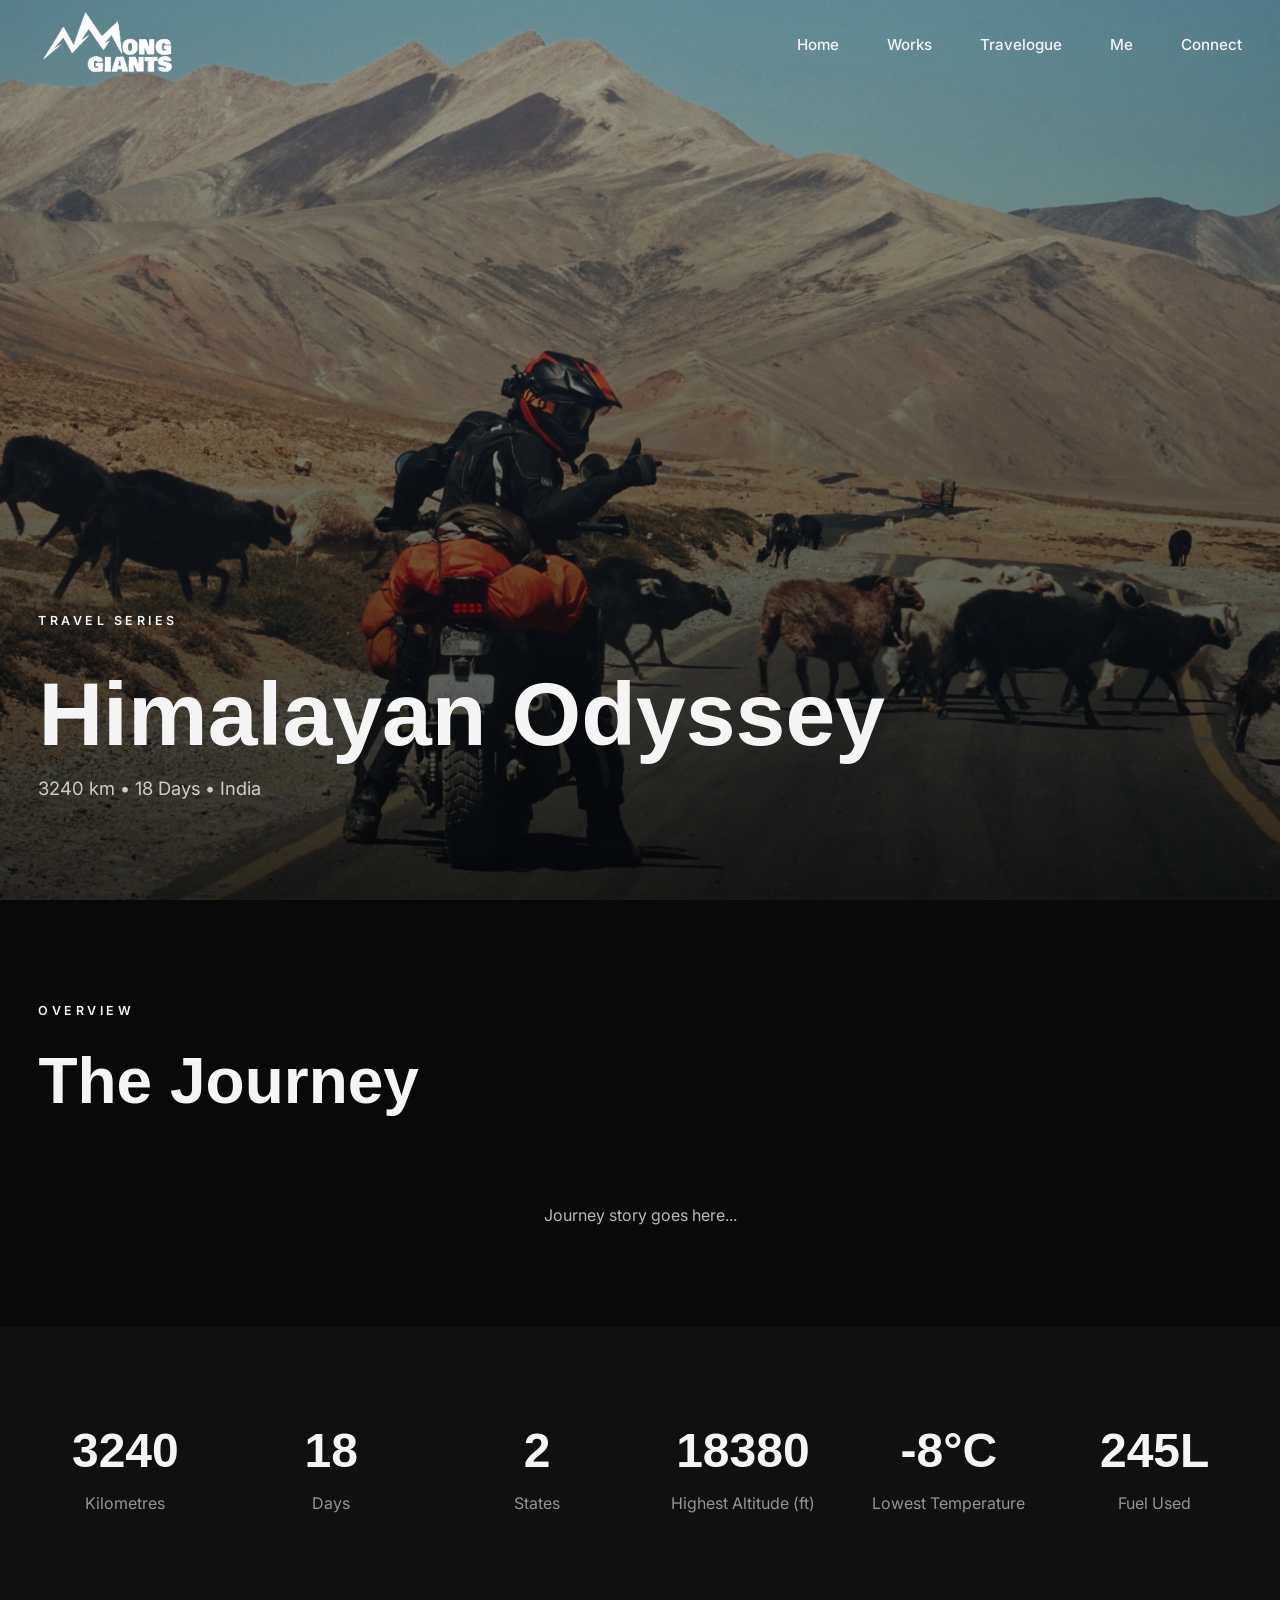
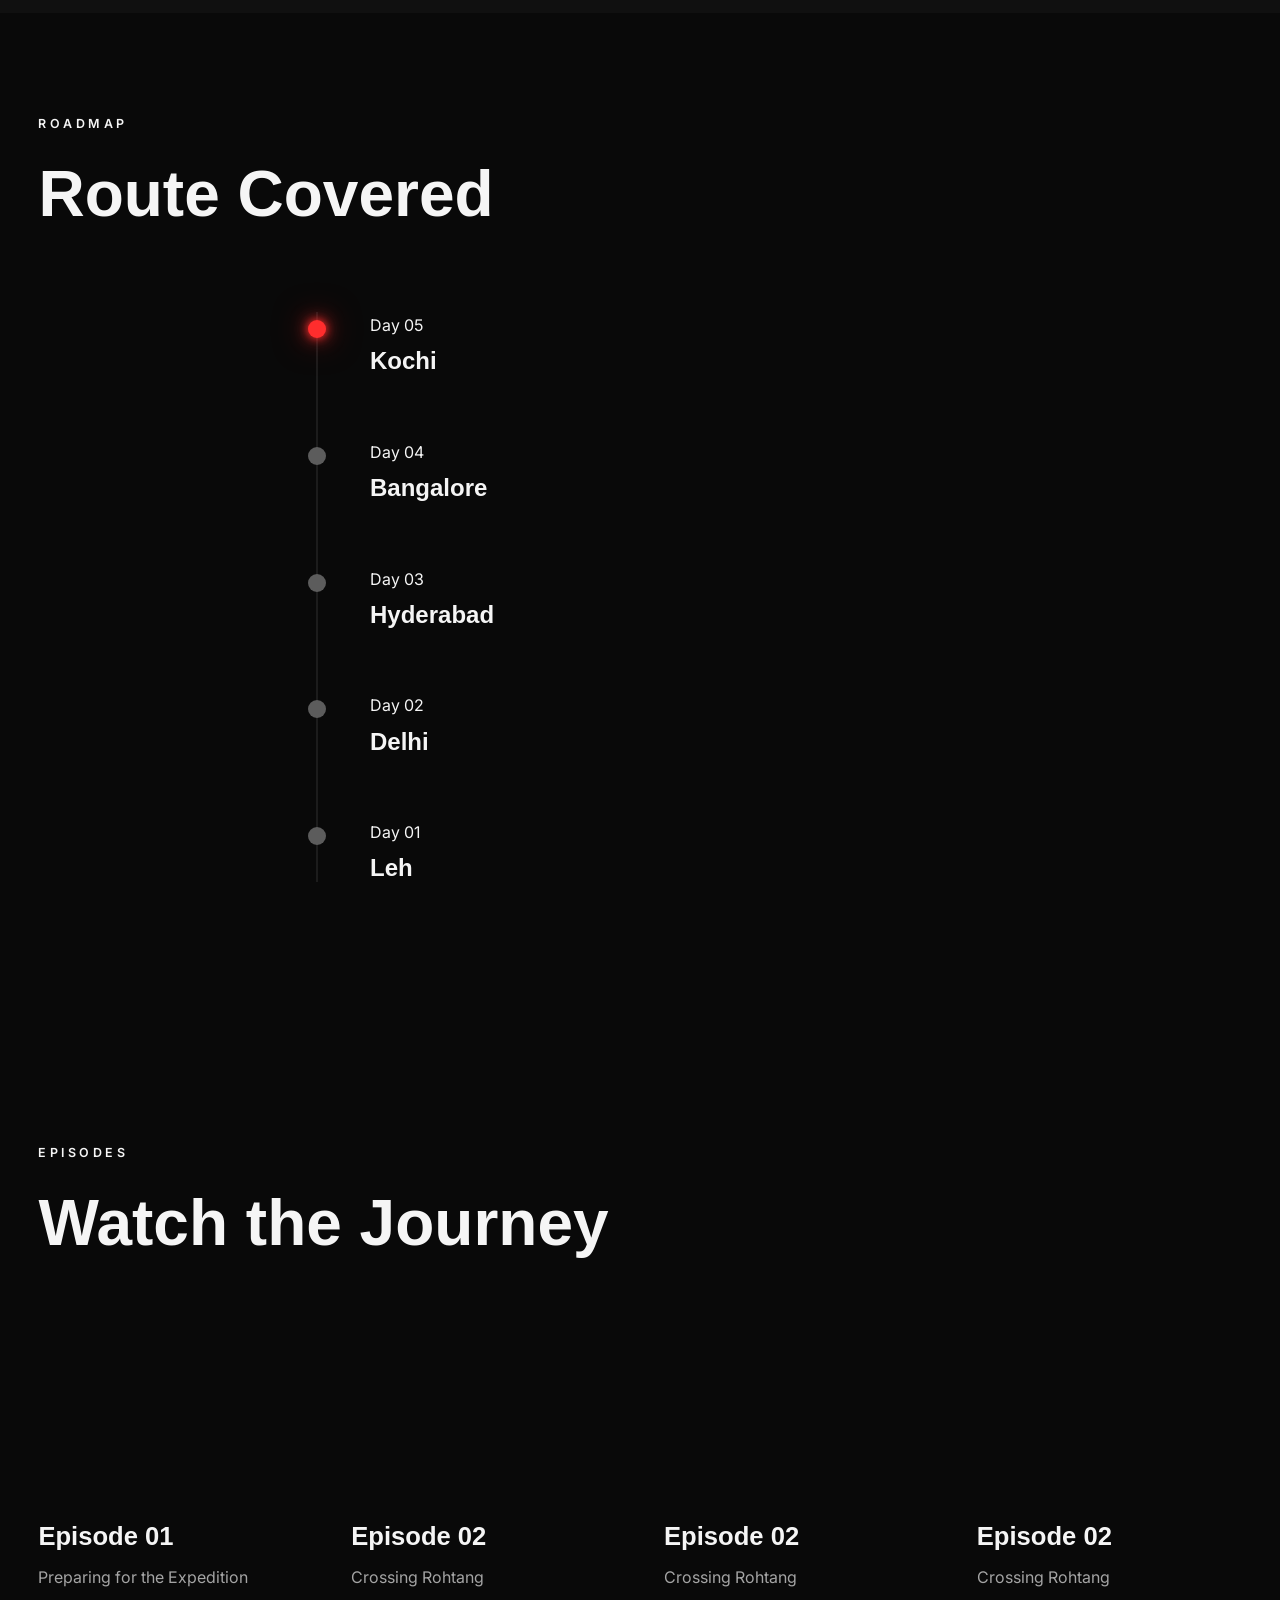
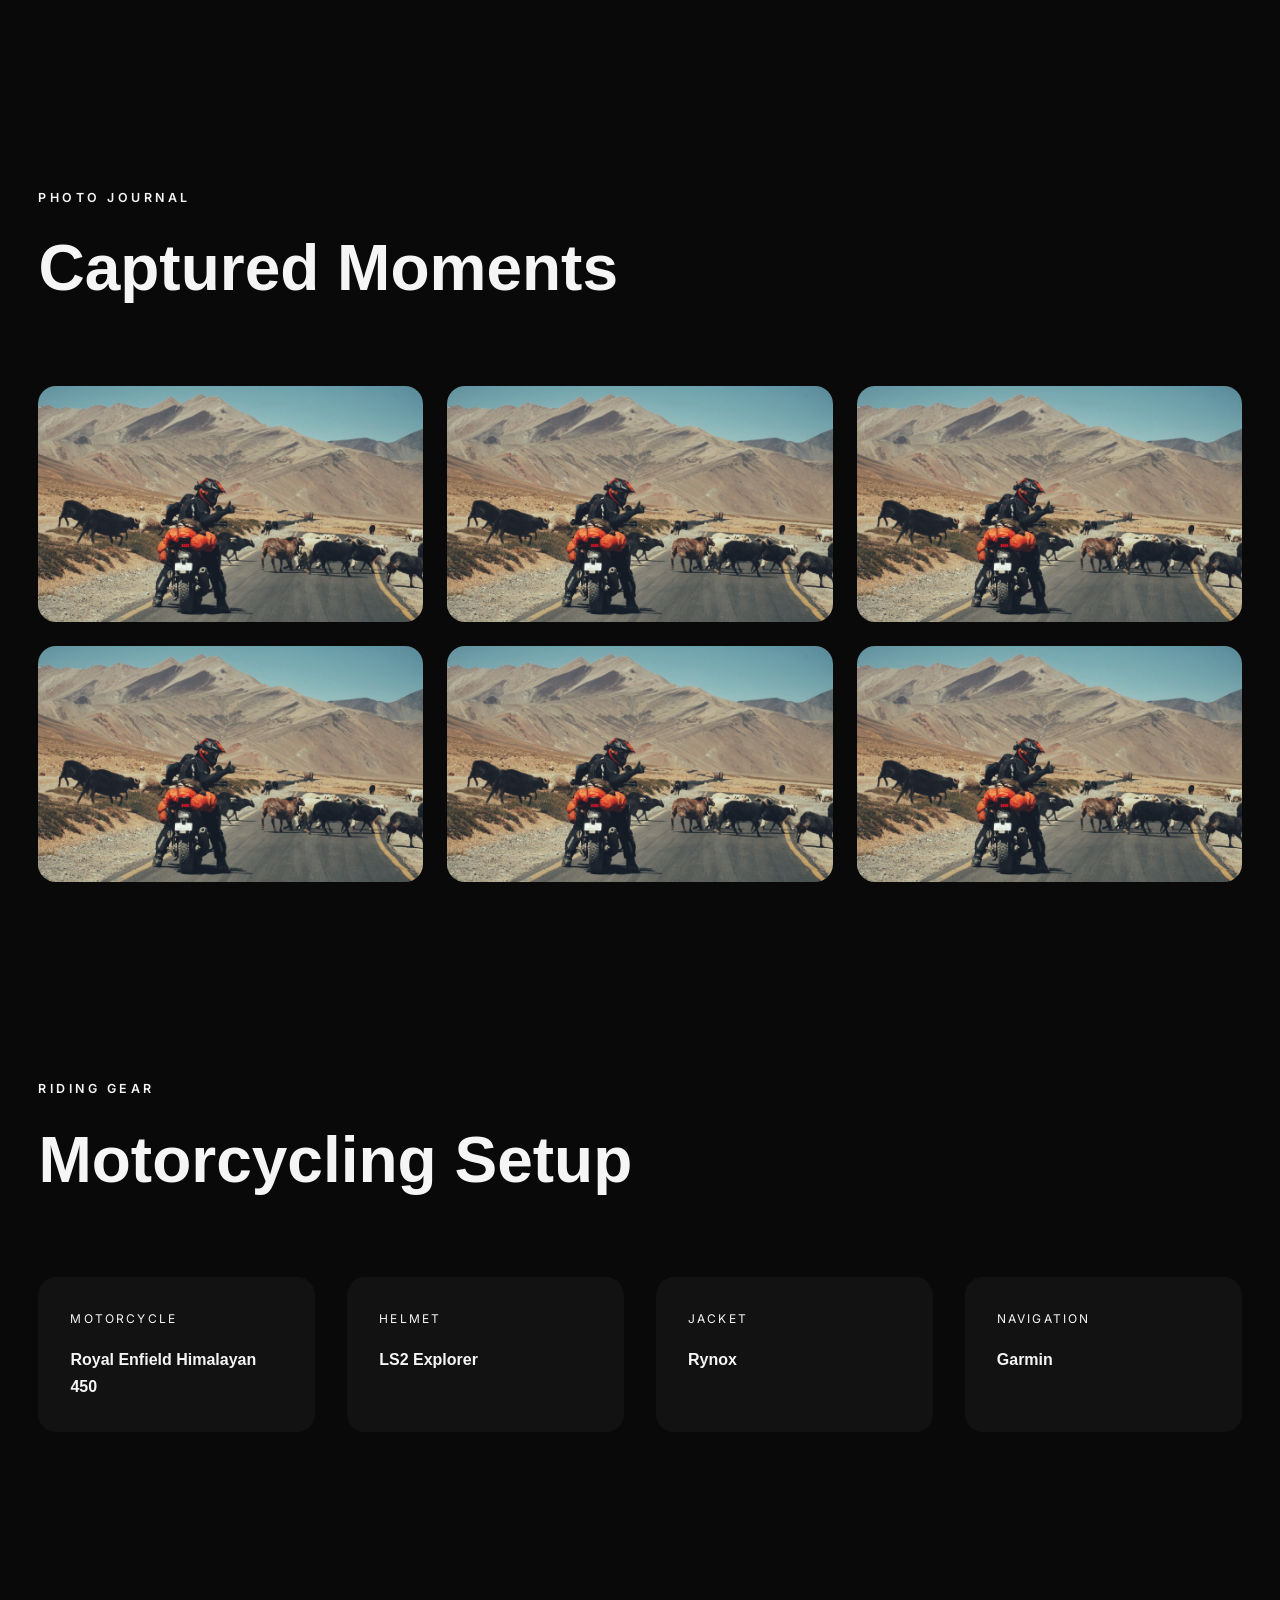
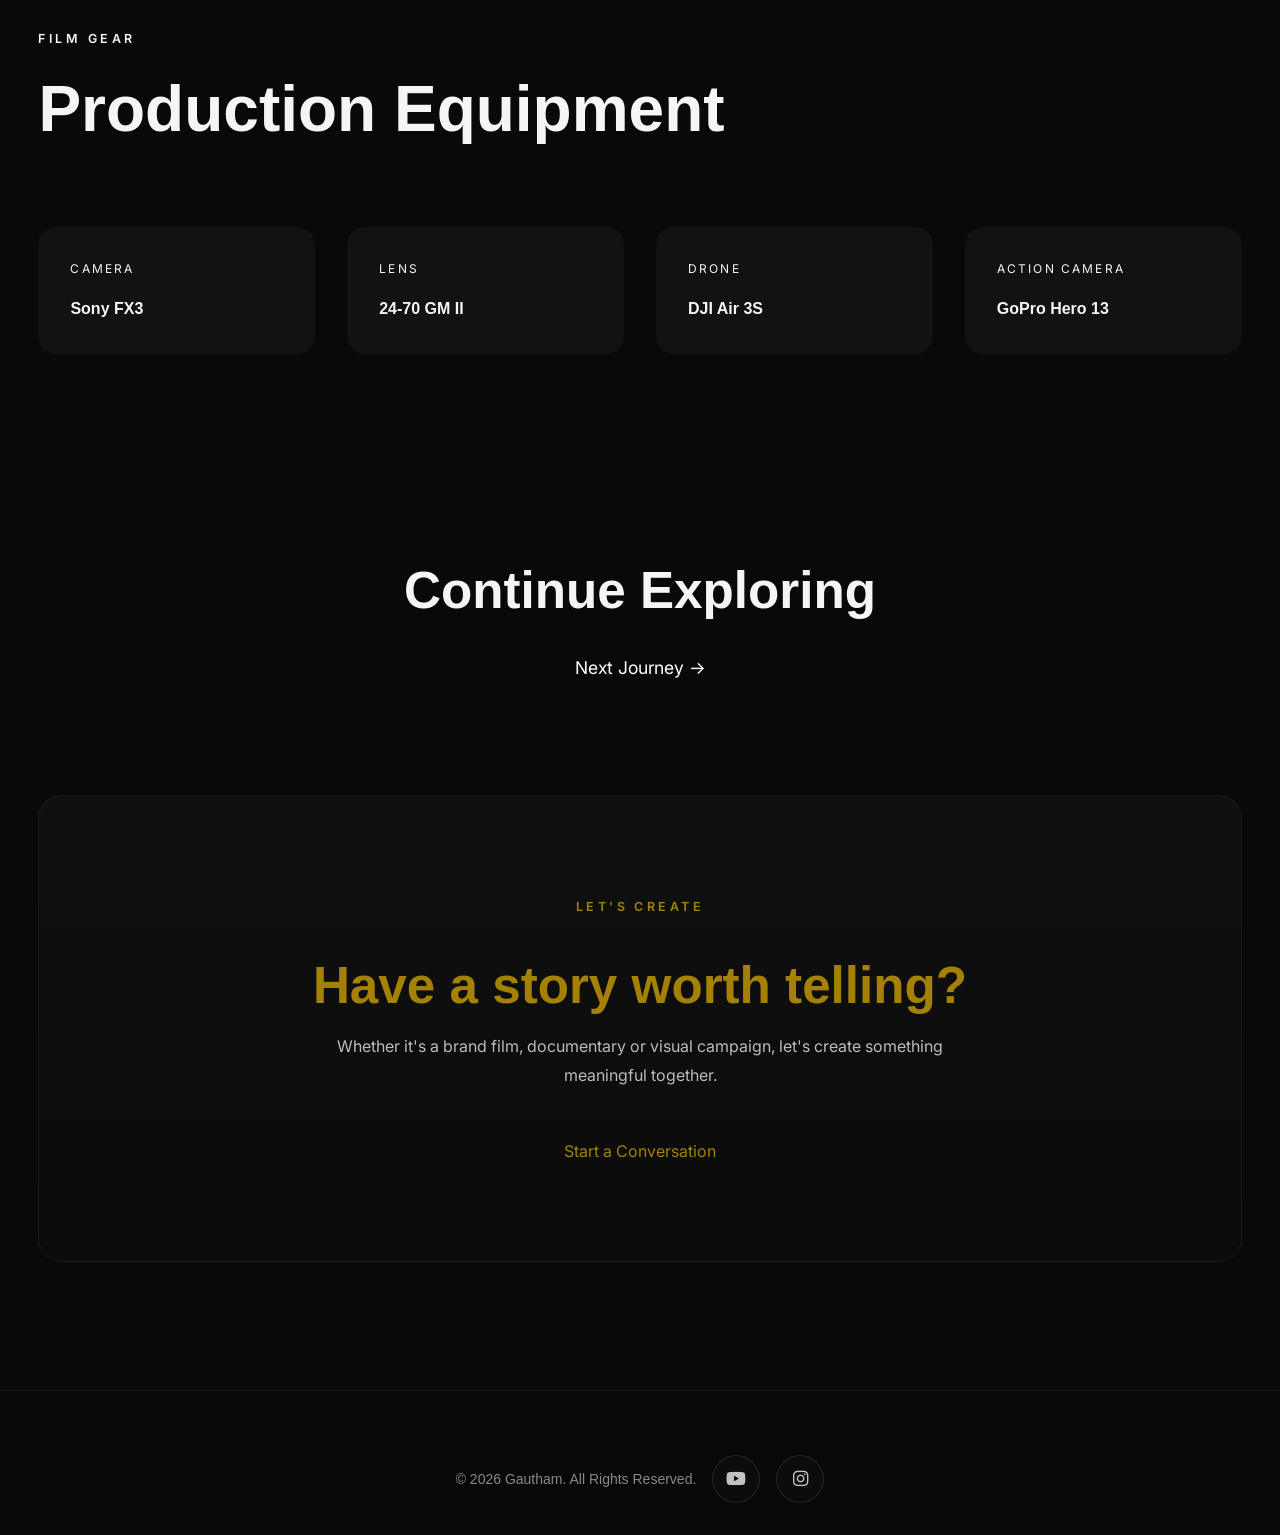
==== commit 8bfaedbf: "with gautham 2" ====
--- a/pages/among-giants.html
+++ b/pages/among-giants.html
@@ -865,6 +865,7 @@
     </div>
 
 </div>
+
 <!-- Google tag (gtag.js) -->
 <script async src="https://www.googletagmanager.com/gtag/js?id=G-875VL0YFZX"></script>
 <script>
--- a/css/style.css
+++ b/css/style.css
@@ -810,4 +810,19 @@
 }
 .no-scroll {
     overflow: hidden;
+}
+
+
+.hero__panel{
+
+    position: relative;
+
+    display: flex;
+
+    overflow: hidden;
+
+    text-decoration: none;
+
+    color: inherit;
+
 }
--- a/css/works.css
+++ b/css/works.css
@@ -92,7 +92,7 @@
 
     font-family:var(--font-heading);
 
-    color:#fff;
+    color:rgba(252, 252, 251, 0.999);
 
 }
 
@@ -553,7 +553,7 @@
 
     width:auto;
 
-    opacity:.45;
+    opacity:1;
 
     
 
@@ -561,7 +561,7 @@
 
     flex-shrink:0;
     
-    filter: invert(0.7);
+ 
 
 }
 
